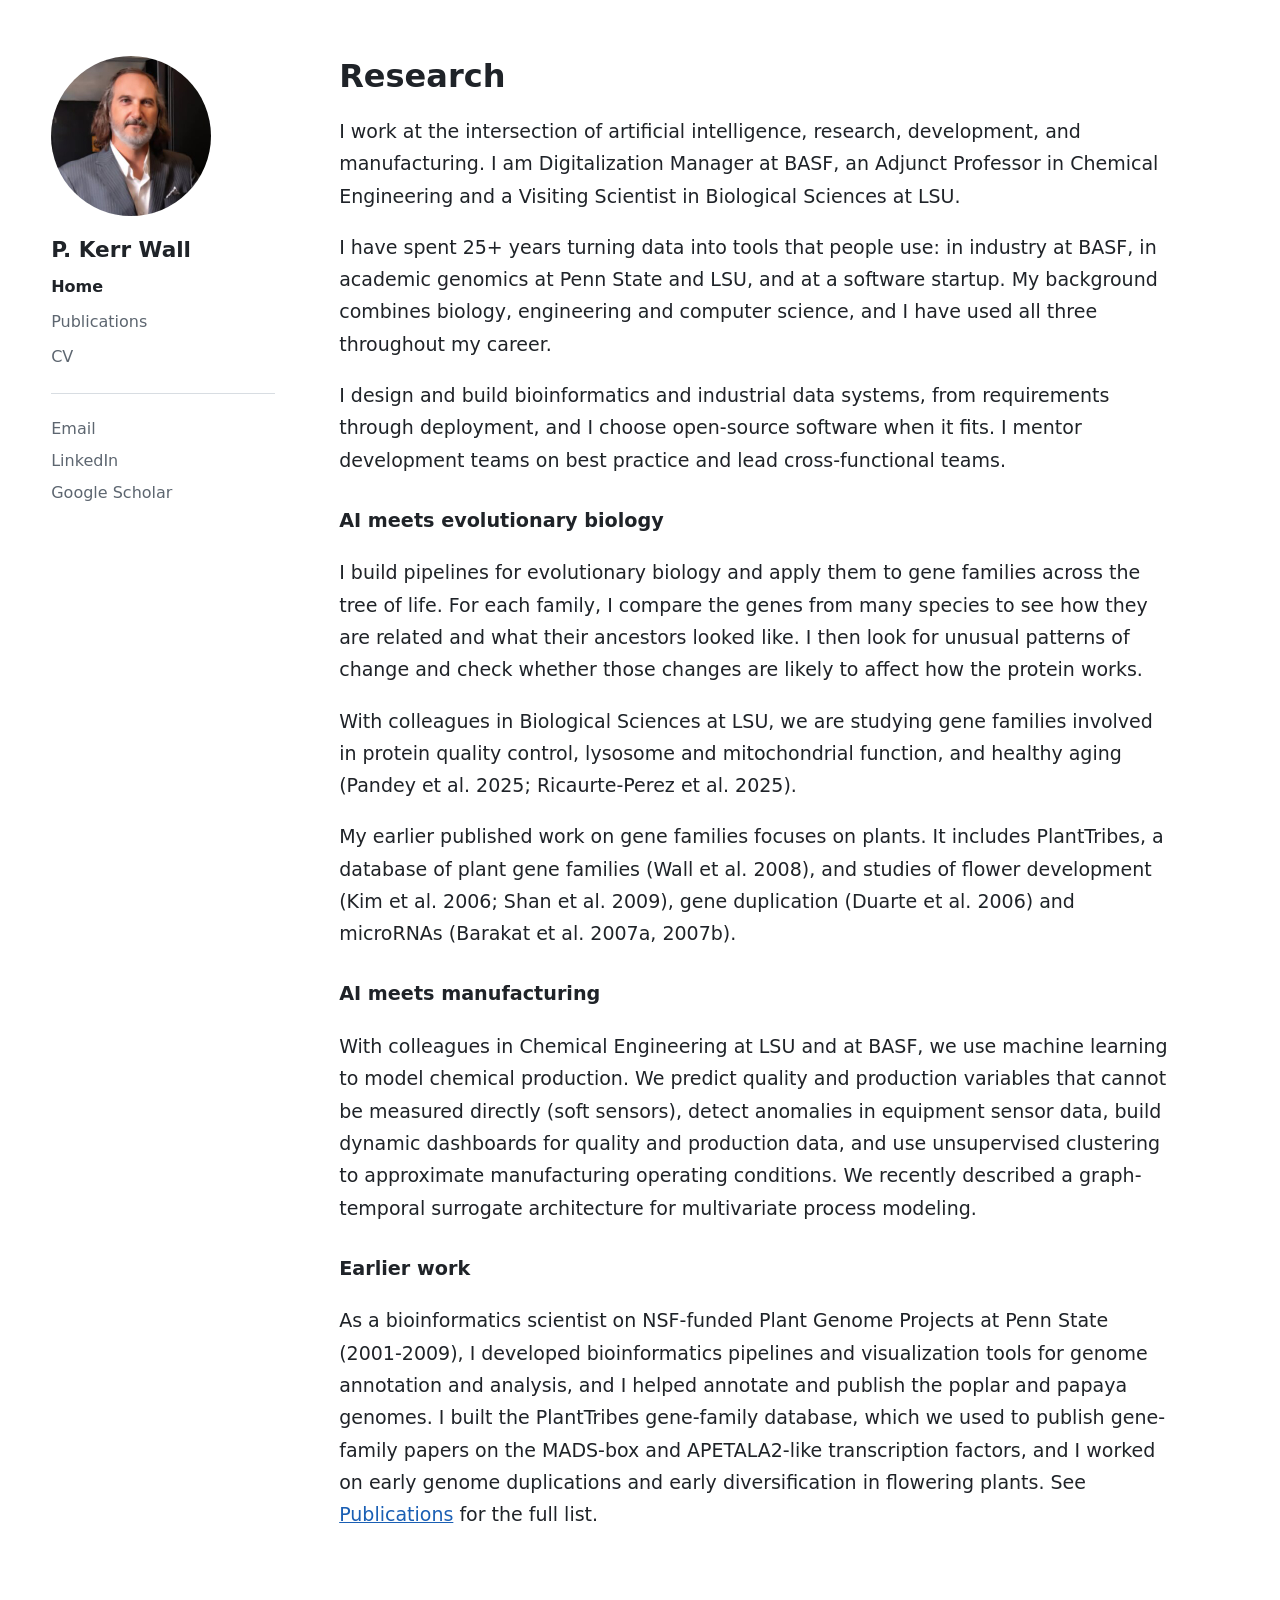
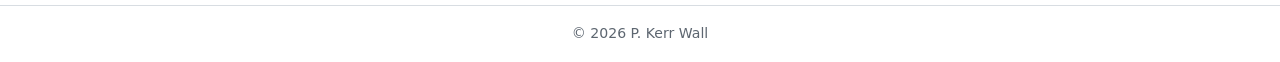
==== index.html @ 8f267bd7 "Update gene family text and correct two publication entries" ====
<!doctype html>
<html lang="en"><head><meta charset="utf-8"><meta name="viewport" content="width=device-width,initial-scale=1">
<title>P. Kerr Wall</title><meta name="description" content="P. Kerr Wall: artificial intelligence for research and manufacturing, gene regulation and evolutionary biology pipelines.">
<link rel="canonical" href="https://pkerrwall.com/">
<meta property="og:title" content="P. Kerr Wall"><meta property="og:description" content="P. Kerr Wall: artificial intelligence for research and manufacturing, gene regulation and evolutionary biology pipelines.">
<meta property="og:type" content="website"><meta property="og:url" content="https://pkerrwall.com/">
<link rel="stylesheet" href="style.css?v=20261124b"></head>
<body><a class="skip" href="#main">Skip to content</a>
<div class="wrap"><aside><img class="photo" src="photo.jpg" width="160" height="160" alt="Portrait of P. Kerr Wall"><div class="name"><a href="index.html">P. Kerr Wall</a></div>
<nav aria-label="Main"><a href="index.html" class=on aria-current=page>Home</a><a href="publications.html">Publications</a><a href="cv.html">CV</a></nav><ul class="links"><li><a href="#" id="em" data-u="pkerrwall" data-d="gmail.com">Email</a></li><li><a href="https://www.linkedin.com/in/pkerrwall/" target="_blank" rel="noopener">LinkedIn</a></li><li><a href="https://scholar.google.com/citations?user=V9CTmJAAAAAJ&hl=en" target="_blank" rel="noopener">Google Scholar</a></li></ul></aside>
<main id="main">
<h1>Research</h1>
<p>I work at the intersection of artificial intelligence, research, development, and manufacturing. I am Digitalization Manager at BASF, an Adjunct Professor in Chemical Engineering and a Visiting Scientist in Biological Sciences at LSU.</p><p>I have spent 25+ years turning data into tools that people use: in industry at BASF, in academic genomics at Penn State and LSU, and at a software startup. My background combines biology, engineering and computer science, and I have used all three throughout my career.</p>
<p>I design and build bioinformatics and industrial data systems, from requirements through deployment, and I choose open-source software when it fits. I mentor development teams on best practice and lead cross-functional teams.</p><h2>AI meets evolutionary biology</h2>
<p>I build pipelines for evolutionary biology and apply them to gene families across the tree of life. For each family, I compare the genes from many species to see how they are related and what their ancestors looked like. I then look for unusual patterns of change and check whether those changes are likely to affect how the protein works.</p>
<p>With colleagues in Biological Sciences at LSU, we are studying gene families involved in protein quality control, lysosome and mitochondrial function, and healthy aging (Pandey et al. 2025; Ricaurte-Perez et al. 2025).</p>
<p>My earlier published work on gene families focuses on plants. It includes PlantTribes, a database of plant gene families (Wall et al. 2008), and studies of flower development (Kim et al. 2006; Shan et al. 2009), gene duplication (Duarte et al. 2006) and microRNAs (Barakat et al. 2007a, 2007b).</p><p></p><h2>AI meets manufacturing</h2>
<p>With colleagues in Chemical Engineering at LSU and at BASF, we use machine learning to model chemical production. We predict quality and production variables that cannot be measured directly (soft sensors), detect anomalies in equipment sensor data, build dynamic dashboards for quality and production data, and use unsupervised clustering to approximate manufacturing operating conditions. We recently described a graph-temporal surrogate architecture for multivariate process modeling.</p><h2>Earlier work</h2>
<p>As a bioinformatics scientist on NSF-funded Plant Genome Projects at Penn State (2001-2009), I developed bioinformatics pipelines and visualization tools for genome annotation and analysis, and I helped annotate and publish the poplar and papaya genomes. I built the PlantTribes gene-family database, which we used to publish gene-family papers on the MADS-box and APETALA2-like transcription factors, and I worked on early genome duplications and early diversification in flowering plants. See <a href="publications.html">Publications</a> for the full list.</p>
</main></div><script>var e=document.getElementById("em");var m=e.dataset.u+"@"+e.dataset.d;e.href="mail"+"to:"+m;e.onclick=function(){e.textContent=m;if(navigator.clipboard)navigator.clipboard.writeText(m)}</script><footer>&copy; 2026 P. Kerr Wall</footer></body></html>
---- style.css ----
:root{color-scheme:light;--bg:#fff;--fg:#1f2328;--mut:#5d6670;--line:#d8dde2;--acc:#1a5fb4;--side:#f5f7f9}
*{box-sizing:border-box}body{margin:0;background:var(--bg);color:var(--fg);font:19px/1.7 system-ui,-apple-system,"Segoe UI",Roboto,sans-serif}
a{color:var(--acc)}.skip{position:absolute;left:-999px}.skip:focus{left:8px;top:8px;background:var(--bg);padding:.4rem;z-index:9}
.wrap{display:flex;max-width:80rem;margin:0 auto;gap:4rem;padding:3.5rem 4vw}
aside{flex:0 0 14rem;font-size:1rem}.name a{font-size:1.35rem;font-weight:650;color:var(--fg);text-decoration:none}
.photo{display:block;width:160px;height:160px;border-radius:50%;object-fit:cover;margin:0 0 1rem}.role{color:var(--mut);margin:.2rem 0 1.2rem}
nav a{display:block;padding:.25rem 0;color:var(--mut);text-decoration:none}nav a:hover{color:var(--fg)}
nav a.on{color:var(--fg);font-weight:650}.links{list-style:none;padding:1rem 0 0;margin:1.2rem 0 0;border-top:1px solid var(--line)}
.links li{margin:.3rem 0}.links a{color:var(--mut);text-decoration:none}.links a:hover{color:var(--fg)}main{flex:1;min-width:0;max-width:52rem}
h1{font-size:2rem;margin:0 0 1rem;line-height:1.25}h2{font-size:1.2rem;margin-top:1.8rem}
li{margin:.45rem 0}.note{color:var(--mut);font-size:.92rem}
footer{border-top:1px solid var(--line);padding:1rem 1.2rem;text-align:center;color:var(--mut);font-size:.88rem}
@media(max-width:720px){.wrap{flex-direction:column;gap:1rem;padding:1rem}aside{flex:none}
nav{display:flex;flex-wrap:wrap;gap:.2rem 1rem}.links{display:flex;gap:1rem;border-top:0;padding-top:0;margin-top:.6rem}}
@media print{aside,footer,.skip{display:none}.wrap{display:block}a{color:inherit}}
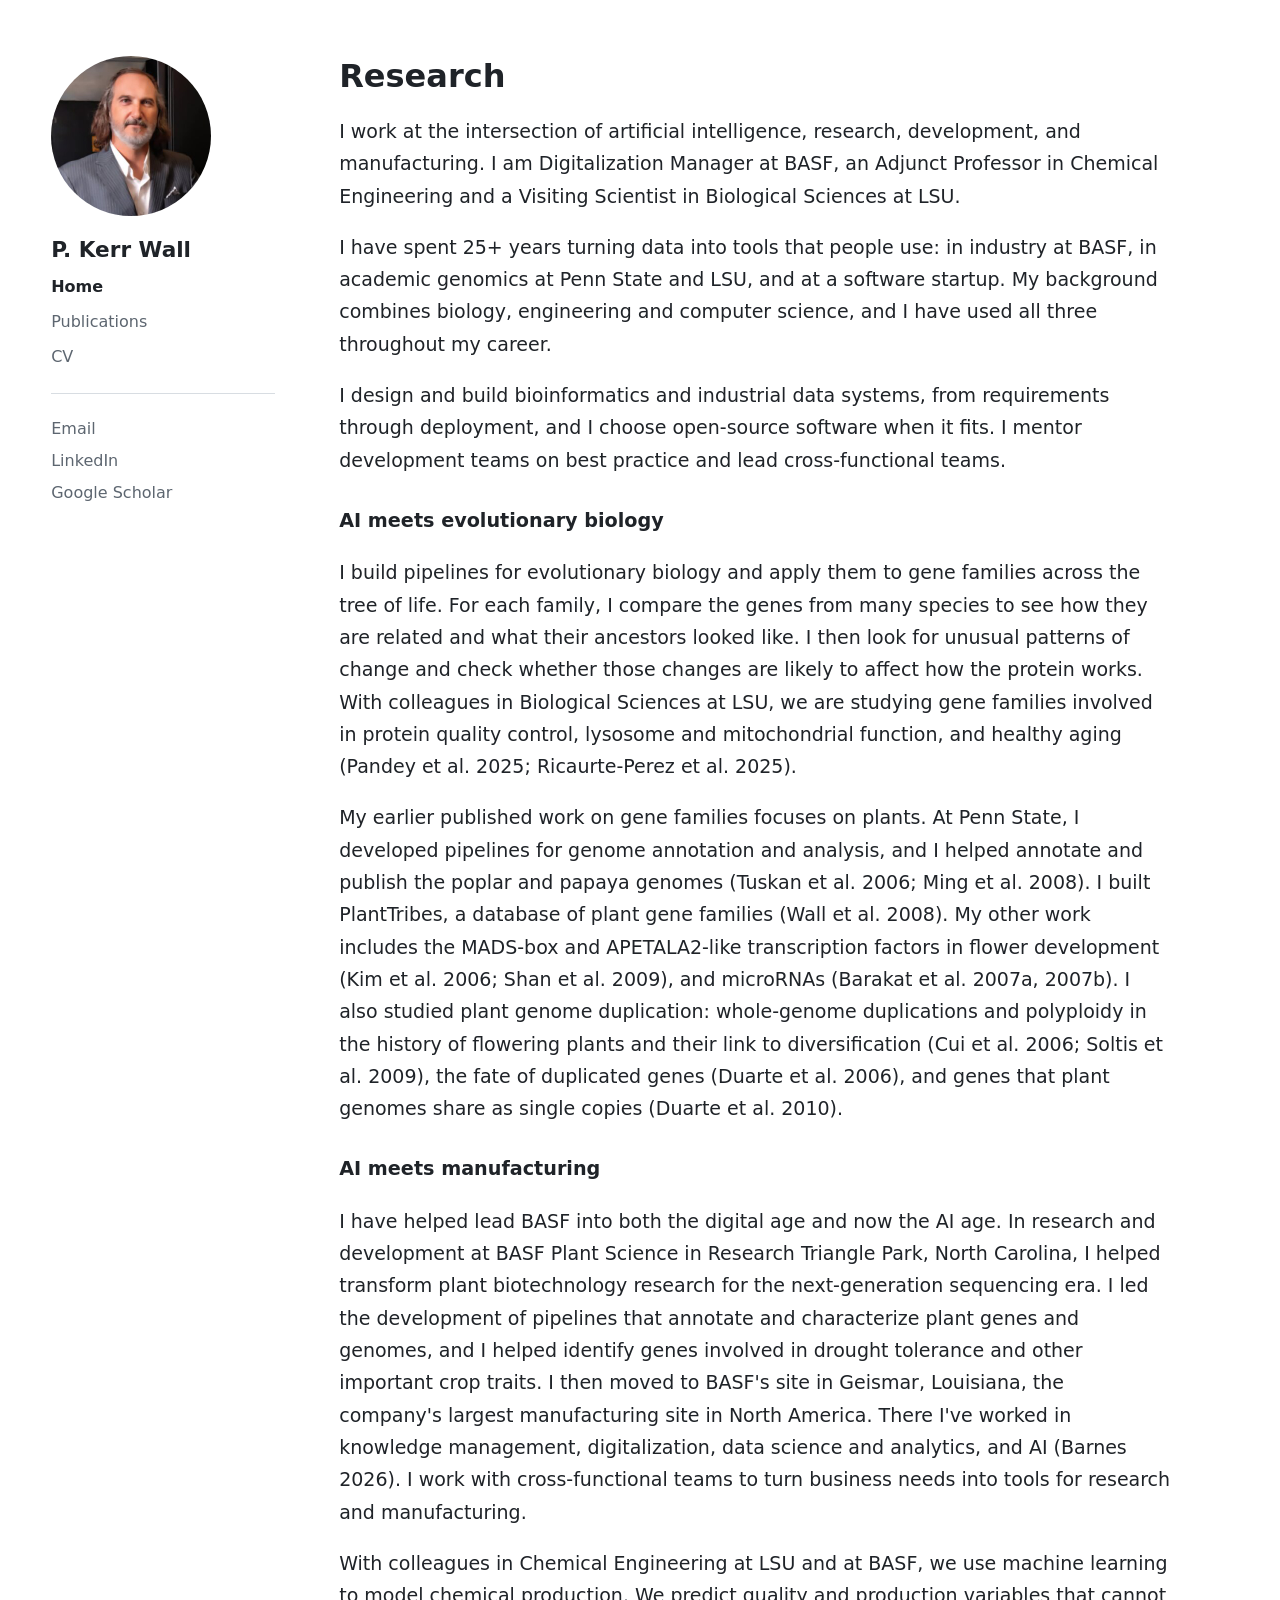
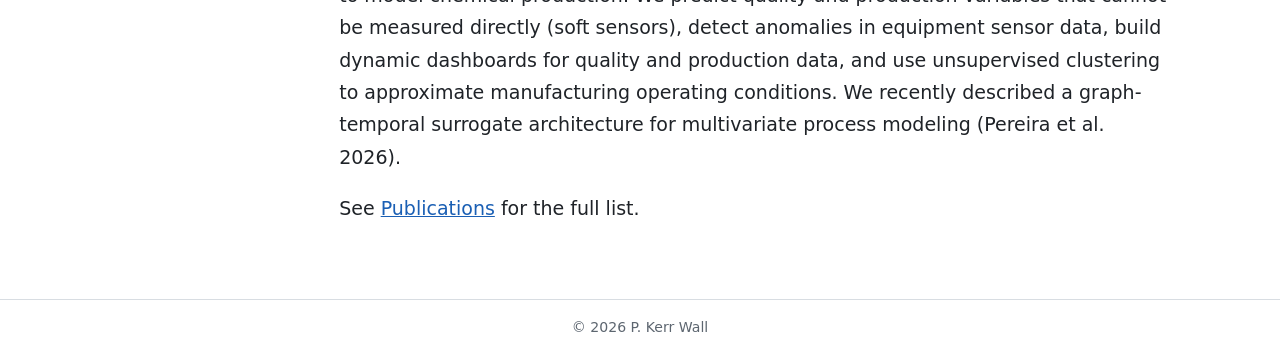
==== commit 120381d9: "Home: BASF paragraph, plant work merged, citations; fix 14 publication entries" ====
--- a/index.html
+++ b/index.html
@@ -12,9 +12,6 @@
 <h1>Research</h1>
 <p>I work at the intersection of artificial intelligence, research, development, and manufacturing. I am Digitalization Manager at BASF, an Adjunct Professor in Chemical Engineering and a Visiting Scientist in Biological Sciences at LSU.</p><p>I have spent 25+ years turning data into tools that people use: in industry at BASF, in academic genomics at Penn State and LSU, and at a software startup. My background combines biology, engineering and computer science, and I have used all three throughout my career.</p>
 <p>I design and build bioinformatics and industrial data systems, from requirements through deployment, and I choose open-source software when it fits. I mentor development teams on best practice and lead cross-functional teams.</p><h2>AI meets evolutionary biology</h2>
-<p>I build pipelines for evolutionary biology and apply them to gene families across the tree of life. For each family, I compare the genes from many species to see how they are related and what their ancestors looked like. I then look for unusual patterns of change and check whether those changes are likely to affect how the protein works.</p>
-<p>With colleagues in Biological Sciences at LSU, we are studying gene families involved in protein quality control, lysosome and mitochondrial function, and healthy aging (Pandey et al. 2025; Ricaurte-Perez et al. 2025).</p>
-<p>My earlier published work on gene families focuses on plants. It includes PlantTribes, a database of plant gene families (Wall et al. 2008), and studies of flower development (Kim et al. 2006; Shan et al. 2009), gene duplication (Duarte et al. 2006) and microRNAs (Barakat et al. 2007a, 2007b).</p><p></p><h2>AI meets manufacturing</h2>
-<p>With colleagues in Chemical Engineering at LSU and at BASF, we use machine learning to model chemical production. We predict quality and production variables that cannot be measured directly (soft sensors), detect anomalies in equipment sensor data, build dynamic dashboards for quality and production data, and use unsupervised clustering to approximate manufacturing operating conditions. We recently described a graph-temporal surrogate architecture for multivariate process modeling.</p><h2>Earlier work</h2>
-<p>As a bioinformatics scientist on NSF-funded Plant Genome Projects at Penn State (2001-2009), I developed bioinformatics pipelines and visualization tools for genome annotation and analysis, and I helped annotate and publish the poplar and papaya genomes. I built the PlantTribes gene-family database, which we used to publish gene-family papers on the MADS-box and APETALA2-like transcription factors, and I worked on early genome duplications and early diversification in flowering plants. See <a href="publications.html">Publications</a> for the full list.</p>
+<p>I build pipelines for evolutionary biology and apply them to gene families across the tree of life. For each family, I compare the genes from many species to see how they are related and what their ancestors looked like. I then look for unusual patterns of change and check whether those changes are likely to affect how the protein works. With colleagues in Biological Sciences at LSU, we are studying gene families involved in protein quality control, lysosome and mitochondrial function, and healthy aging (Pandey et al. 2025; Ricaurte-Perez et al. 2025).</p>
+<p>My earlier published work on gene families focuses on plants. At Penn State, I developed pipelines for genome annotation and analysis, and I helped annotate and publish the poplar and papaya genomes (Tuskan et al. 2006; Ming et al. 2008). I built PlantTribes, a database of plant gene families (Wall et al. 2008). My other work includes the MADS-box and APETALA2-like transcription factors in flower development (Kim et al. 2006; Shan et al. 2009), and microRNAs (Barakat et al. 2007a, 2007b). I also studied plant genome duplication: whole-genome duplications and polyploidy in the history of flowering plants and their link to diversification (Cui et al. 2006; Soltis et al. 2009), the fate of duplicated genes (Duarte et al. 2006), and genes that plant genomes share as single copies (Duarte et al. 2010).</p><p></p><h2>AI meets manufacturing</h2><p>I have helped lead BASF into both the digital age and now the AI age. In research and development at BASF Plant Science in Research Triangle Park, North Carolina, I helped transform plant biotechnology research for the next-generation sequencing era. I led the development of pipelines that annotate and characterize plant genes and genomes, and I helped identify genes involved in drought tolerance and other important crop traits. I then moved to BASF&#x27;s site in Geismar, Louisiana, the company&#x27;s largest manufacturing site in North America. There I&#x27;ve worked in knowledge management, digitalization, data science and analytics, and AI (Barnes 2026). I work with cross-functional teams to turn business needs into tools for research and manufacturing.</p><p>With colleagues in Chemical Engineering at LSU and at BASF, we use machine learning to model chemical production. We predict quality and production variables that cannot be measured directly (soft sensors), detect anomalies in equipment sensor data, build dynamic dashboards for quality and production data, and use unsupervised clustering to approximate manufacturing operating conditions. We recently described a graph-temporal surrogate architecture for multivariate process modeling (Pereira et al. 2026).</p><p>See <a href="publications.html">Publications</a> for the full list.</p>
 </main></div><script>var e=document.getElementById("em");var m=e.dataset.u+"@"+e.dataset.d;e.href="mail"+"to:"+m;e.onclick=function(){e.textContent=m;if(navigator.clipboard)navigator.clipboard.writeText(m)}</script><footer>&copy; 2026 P. Kerr Wall</footer></body></html>
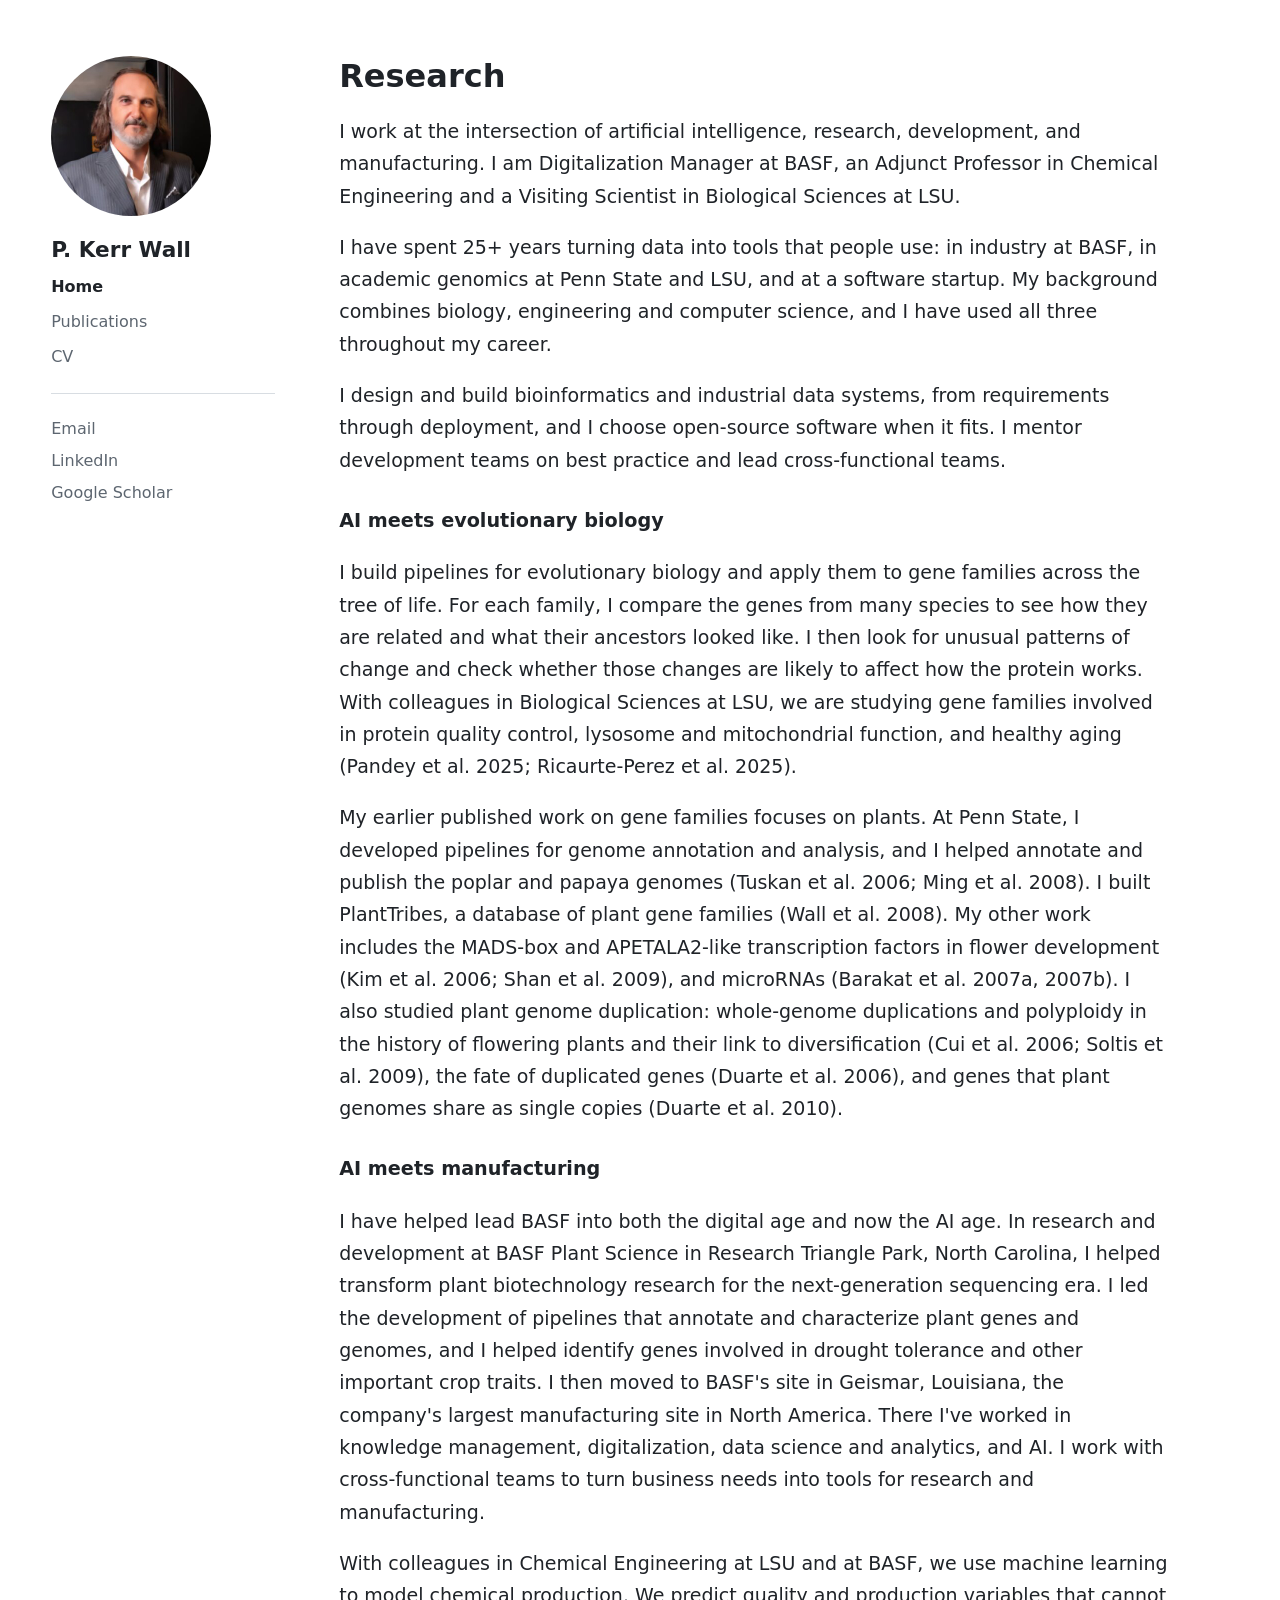
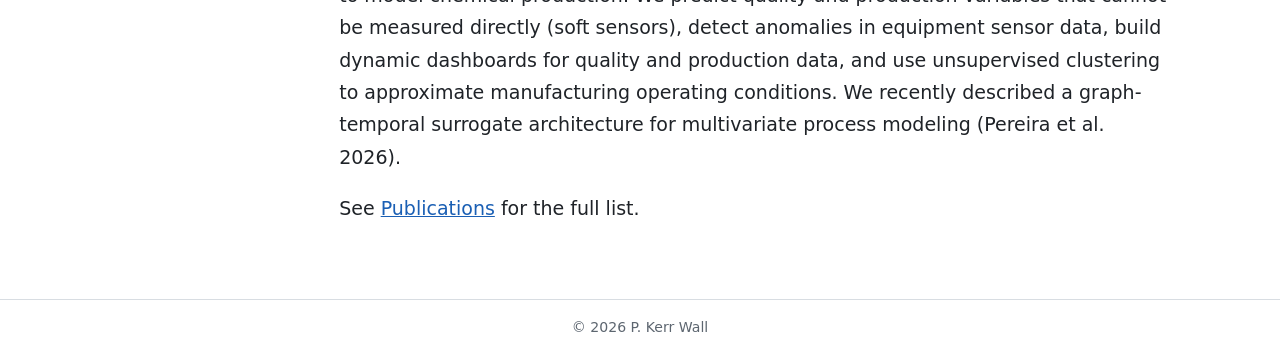
==== commit 283c52d5: "Home: remove one citation" ====
--- a/index.html
+++ b/index.html
@@ -13,5 +13,5 @@
 <p>I work at the intersection of artificial intelligence, research, development, and manufacturing. I am Digitalization Manager at BASF, an Adjunct Professor in Chemical Engineering and a Visiting Scientist in Biological Sciences at LSU.</p><p>I have spent 25+ years turning data into tools that people use: in industry at BASF, in academic genomics at Penn State and LSU, and at a software startup. My background combines biology, engineering and computer science, and I have used all three throughout my career.</p>
 <p>I design and build bioinformatics and industrial data systems, from requirements through deployment, and I choose open-source software when it fits. I mentor development teams on best practice and lead cross-functional teams.</p><h2>AI meets evolutionary biology</h2>
 <p>I build pipelines for evolutionary biology and apply them to gene families across the tree of life. For each family, I compare the genes from many species to see how they are related and what their ancestors looked like. I then look for unusual patterns of change and check whether those changes are likely to affect how the protein works. With colleagues in Biological Sciences at LSU, we are studying gene families involved in protein quality control, lysosome and mitochondrial function, and healthy aging (Pandey et al. 2025; Ricaurte-Perez et al. 2025).</p>
-<p>My earlier published work on gene families focuses on plants. At Penn State, I developed pipelines for genome annotation and analysis, and I helped annotate and publish the poplar and papaya genomes (Tuskan et al. 2006; Ming et al. 2008). I built PlantTribes, a database of plant gene families (Wall et al. 2008). My other work includes the MADS-box and APETALA2-like transcription factors in flower development (Kim et al. 2006; Shan et al. 2009), and microRNAs (Barakat et al. 2007a, 2007b). I also studied plant genome duplication: whole-genome duplications and polyploidy in the history of flowering plants and their link to diversification (Cui et al. 2006; Soltis et al. 2009), the fate of duplicated genes (Duarte et al. 2006), and genes that plant genomes share as single copies (Duarte et al. 2010).</p><p></p><h2>AI meets manufacturing</h2><p>I have helped lead BASF into both the digital age and now the AI age. In research and development at BASF Plant Science in Research Triangle Park, North Carolina, I helped transform plant biotechnology research for the next-generation sequencing era. I led the development of pipelines that annotate and characterize plant genes and genomes, and I helped identify genes involved in drought tolerance and other important crop traits. I then moved to BASF&#x27;s site in Geismar, Louisiana, the company&#x27;s largest manufacturing site in North America. There I&#x27;ve worked in knowledge management, digitalization, data science and analytics, and AI (Barnes 2026). I work with cross-functional teams to turn business needs into tools for research and manufacturing.</p><p>With colleagues in Chemical Engineering at LSU and at BASF, we use machine learning to model chemical production. We predict quality and production variables that cannot be measured directly (soft sensors), detect anomalies in equipment sensor data, build dynamic dashboards for quality and production data, and use unsupervised clustering to approximate manufacturing operating conditions. We recently described a graph-temporal surrogate architecture for multivariate process modeling (Pereira et al. 2026).</p><p>See <a href="publications.html">Publications</a> for the full list.</p>
+<p>My earlier published work on gene families focuses on plants. At Penn State, I developed pipelines for genome annotation and analysis, and I helped annotate and publish the poplar and papaya genomes (Tuskan et al. 2006; Ming et al. 2008). I built PlantTribes, a database of plant gene families (Wall et al. 2008). My other work includes the MADS-box and APETALA2-like transcription factors in flower development (Kim et al. 2006; Shan et al. 2009), and microRNAs (Barakat et al. 2007a, 2007b). I also studied plant genome duplication: whole-genome duplications and polyploidy in the history of flowering plants and their link to diversification (Cui et al. 2006; Soltis et al. 2009), the fate of duplicated genes (Duarte et al. 2006), and genes that plant genomes share as single copies (Duarte et al. 2010).</p><p></p><h2>AI meets manufacturing</h2><p>I have helped lead BASF into both the digital age and now the AI age. In research and development at BASF Plant Science in Research Triangle Park, North Carolina, I helped transform plant biotechnology research for the next-generation sequencing era. I led the development of pipelines that annotate and characterize plant genes and genomes, and I helped identify genes involved in drought tolerance and other important crop traits. I then moved to BASF&#x27;s site in Geismar, Louisiana, the company&#x27;s largest manufacturing site in North America. There I&#x27;ve worked in knowledge management, digitalization, data science and analytics, and AI. I work with cross-functional teams to turn business needs into tools for research and manufacturing.</p><p>With colleagues in Chemical Engineering at LSU and at BASF, we use machine learning to model chemical production. We predict quality and production variables that cannot be measured directly (soft sensors), detect anomalies in equipment sensor data, build dynamic dashboards for quality and production data, and use unsupervised clustering to approximate manufacturing operating conditions. We recently described a graph-temporal surrogate architecture for multivariate process modeling (Pereira et al. 2026).</p><p>See <a href="publications.html">Publications</a> for the full list.</p>
 </main></div><script>var e=document.getElementById("em");var m=e.dataset.u+"@"+e.dataset.d;e.href="mail"+"to:"+m;e.onclick=function(){e.textContent=m;if(navigator.clipboard)navigator.clipboard.writeText(m)}</script><footer>&copy; 2026 P. Kerr Wall</footer></body></html>
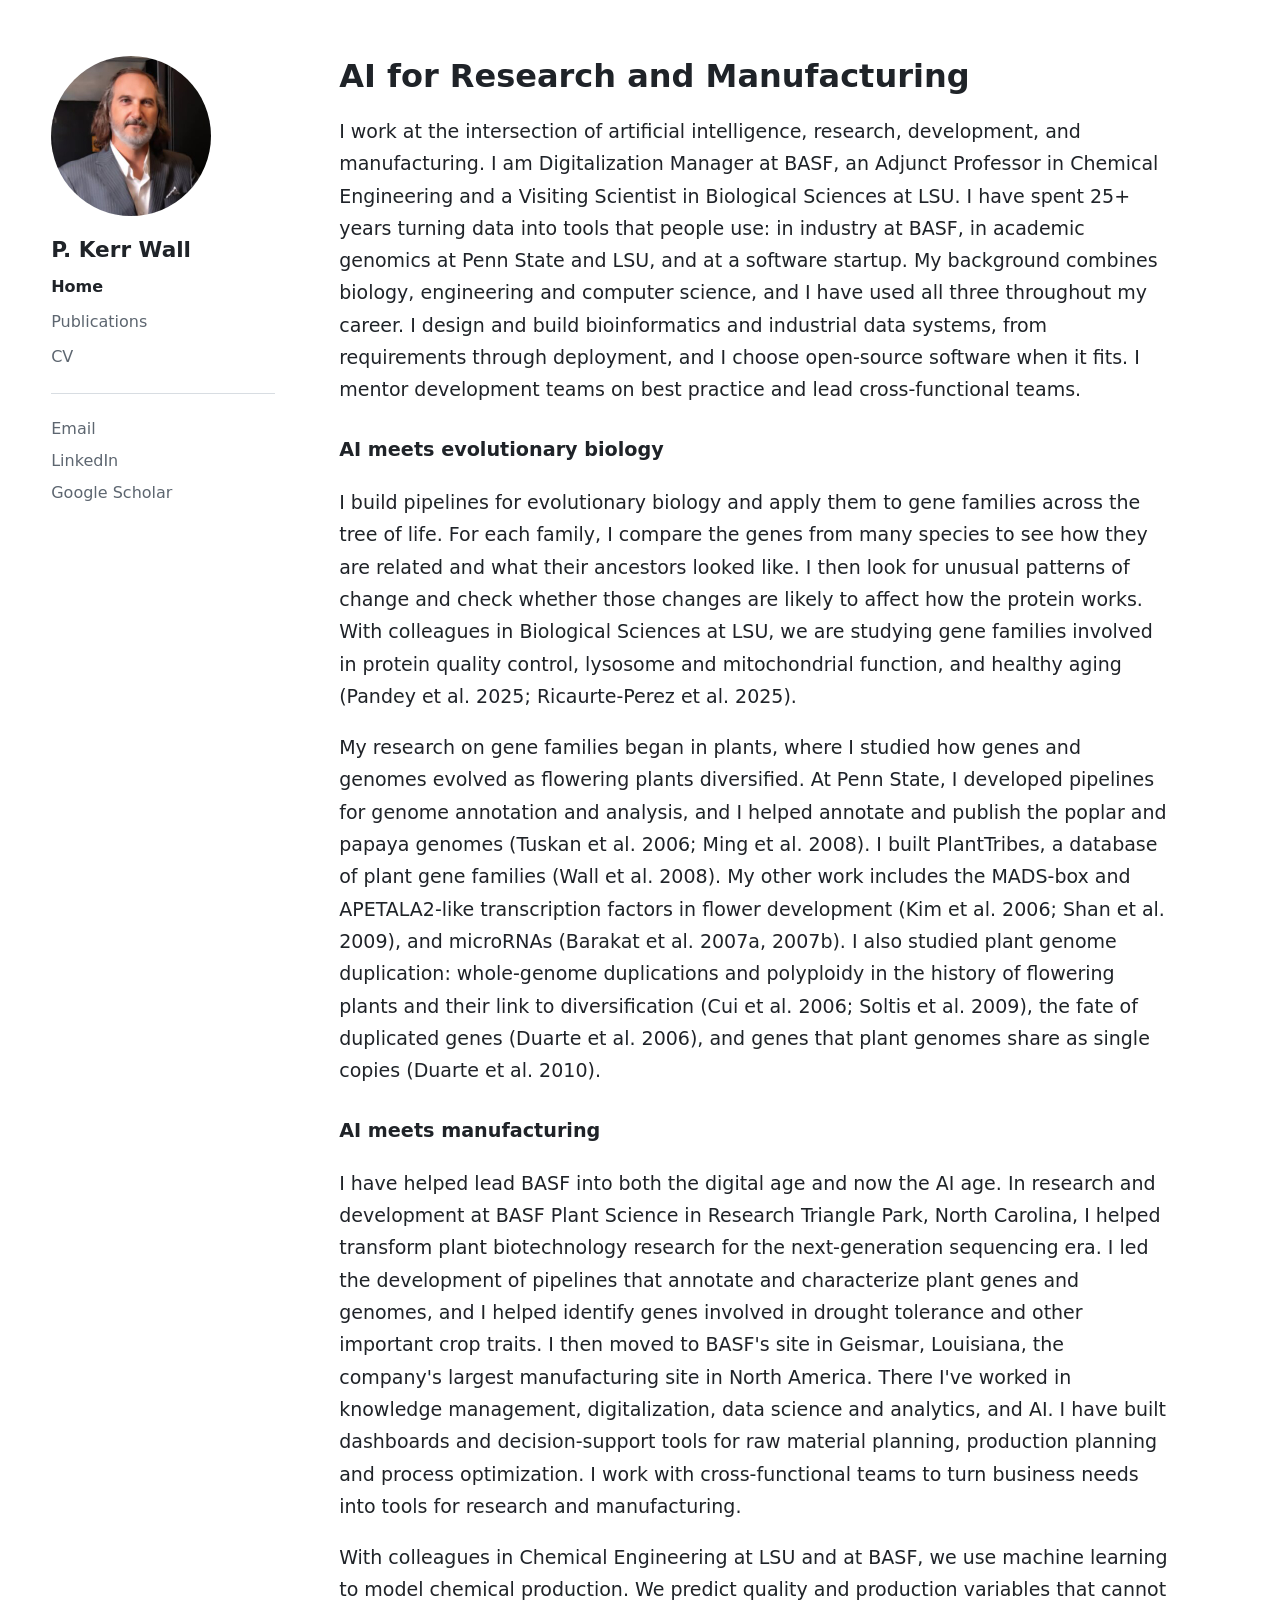
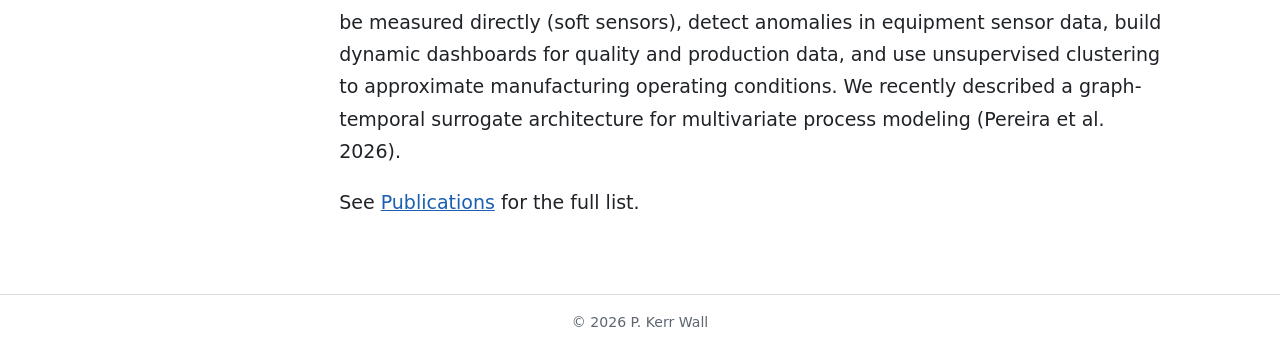
==== commit dd3936b1: "Home: new heading, one opening paragraph, plant sentence, planning tools" ====
--- a/index.html
+++ b/index.html
@@ -9,9 +9,8 @@
 <div class="wrap"><aside><img class="photo" src="photo.jpg" width="160" height="160" alt="Portrait of P. Kerr Wall"><div class="name"><a href="index.html">P. Kerr Wall</a></div>
 <nav aria-label="Main"><a href="index.html" class=on aria-current=page>Home</a><a href="publications.html">Publications</a><a href="cv.html">CV</a></nav><ul class="links"><li><a href="#" id="em" data-u="pkerrwall" data-d="gmail.com">Email</a></li><li><a href="https://www.linkedin.com/in/pkerrwall/" target="_blank" rel="noopener">LinkedIn</a></li><li><a href="https://scholar.google.com/citations?user=V9CTmJAAAAAJ&hl=en" target="_blank" rel="noopener">Google Scholar</a></li></ul></aside>
 <main id="main">
-<h1>Research</h1>
-<p>I work at the intersection of artificial intelligence, research, development, and manufacturing. I am Digitalization Manager at BASF, an Adjunct Professor in Chemical Engineering and a Visiting Scientist in Biological Sciences at LSU.</p><p>I have spent 25+ years turning data into tools that people use: in industry at BASF, in academic genomics at Penn State and LSU, and at a software startup. My background combines biology, engineering and computer science, and I have used all three throughout my career.</p>
-<p>I design and build bioinformatics and industrial data systems, from requirements through deployment, and I choose open-source software when it fits. I mentor development teams on best practice and lead cross-functional teams.</p><h2>AI meets evolutionary biology</h2>
+<h1>AI for Research and Manufacturing</h1>
+<p>I work at the intersection of artificial intelligence, research, development, and manufacturing. I am Digitalization Manager at BASF, an Adjunct Professor in Chemical Engineering and a Visiting Scientist in Biological Sciences at LSU. I have spent 25+ years turning data into tools that people use: in industry at BASF, in academic genomics at Penn State and LSU, and at a software startup. My background combines biology, engineering and computer science, and I have used all three throughout my career. I design and build bioinformatics and industrial data systems, from requirements through deployment, and I choose open-source software when it fits. I mentor development teams on best practice and lead cross-functional teams.</p><h2>AI meets evolutionary biology</h2>
 <p>I build pipelines for evolutionary biology and apply them to gene families across the tree of life. For each family, I compare the genes from many species to see how they are related and what their ancestors looked like. I then look for unusual patterns of change and check whether those changes are likely to affect how the protein works. With colleagues in Biological Sciences at LSU, we are studying gene families involved in protein quality control, lysosome and mitochondrial function, and healthy aging (Pandey et al. 2025; Ricaurte-Perez et al. 2025).</p>
-<p>My earlier published work on gene families focuses on plants. At Penn State, I developed pipelines for genome annotation and analysis, and I helped annotate and publish the poplar and papaya genomes (Tuskan et al. 2006; Ming et al. 2008). I built PlantTribes, a database of plant gene families (Wall et al. 2008). My other work includes the MADS-box and APETALA2-like transcription factors in flower development (Kim et al. 2006; Shan et al. 2009), and microRNAs (Barakat et al. 2007a, 2007b). I also studied plant genome duplication: whole-genome duplications and polyploidy in the history of flowering plants and their link to diversification (Cui et al. 2006; Soltis et al. 2009), the fate of duplicated genes (Duarte et al. 2006), and genes that plant genomes share as single copies (Duarte et al. 2010).</p><p></p><h2>AI meets manufacturing</h2><p>I have helped lead BASF into both the digital age and now the AI age. In research and development at BASF Plant Science in Research Triangle Park, North Carolina, I helped transform plant biotechnology research for the next-generation sequencing era. I led the development of pipelines that annotate and characterize plant genes and genomes, and I helped identify genes involved in drought tolerance and other important crop traits. I then moved to BASF&#x27;s site in Geismar, Louisiana, the company&#x27;s largest manufacturing site in North America. There I&#x27;ve worked in knowledge management, digitalization, data science and analytics, and AI. I work with cross-functional teams to turn business needs into tools for research and manufacturing.</p><p>With colleagues in Chemical Engineering at LSU and at BASF, we use machine learning to model chemical production. We predict quality and production variables that cannot be measured directly (soft sensors), detect anomalies in equipment sensor data, build dynamic dashboards for quality and production data, and use unsupervised clustering to approximate manufacturing operating conditions. We recently described a graph-temporal surrogate architecture for multivariate process modeling (Pereira et al. 2026).</p><p>See <a href="publications.html">Publications</a> for the full list.</p>
+<p>My research on gene families began in plants, where I studied how genes and genomes evolved as flowering plants diversified. At Penn State, I developed pipelines for genome annotation and analysis, and I helped annotate and publish the poplar and papaya genomes (Tuskan et al. 2006; Ming et al. 2008). I built PlantTribes, a database of plant gene families (Wall et al. 2008). My other work includes the MADS-box and APETALA2-like transcription factors in flower development (Kim et al. 2006; Shan et al. 2009), and microRNAs (Barakat et al. 2007a, 2007b). I also studied plant genome duplication: whole-genome duplications and polyploidy in the history of flowering plants and their link to diversification (Cui et al. 2006; Soltis et al. 2009), the fate of duplicated genes (Duarte et al. 2006), and genes that plant genomes share as single copies (Duarte et al. 2010).</p><p></p><h2>AI meets manufacturing</h2><p>I have helped lead BASF into both the digital age and now the AI age. In research and development at BASF Plant Science in Research Triangle Park, North Carolina, I helped transform plant biotechnology research for the next-generation sequencing era. I led the development of pipelines that annotate and characterize plant genes and genomes, and I helped identify genes involved in drought tolerance and other important crop traits. I then moved to BASF&#x27;s site in Geismar, Louisiana, the company&#x27;s largest manufacturing site in North America. There I&#x27;ve worked in knowledge management, digitalization, data science and analytics, and AI. I have built dashboards and decision-support tools for raw material planning, production planning and process optimization. I work with cross-functional teams to turn business needs into tools for research and manufacturing.</p><p>With colleagues in Chemical Engineering at LSU and at BASF, we use machine learning to model chemical production. We predict quality and production variables that cannot be measured directly (soft sensors), detect anomalies in equipment sensor data, build dynamic dashboards for quality and production data, and use unsupervised clustering to approximate manufacturing operating conditions. We recently described a graph-temporal surrogate architecture for multivariate process modeling (Pereira et al. 2026).</p><p>See <a href="publications.html">Publications</a> for the full list.</p>
 </main></div><script>var e=document.getElementById("em");var m=e.dataset.u+"@"+e.dataset.d;e.href="mail"+"to:"+m;e.onclick=function(){e.textContent=m;if(navigator.clipboard)navigator.clipboard.writeText(m)}</script><footer>&copy; 2026 P. Kerr Wall</footer></body></html>
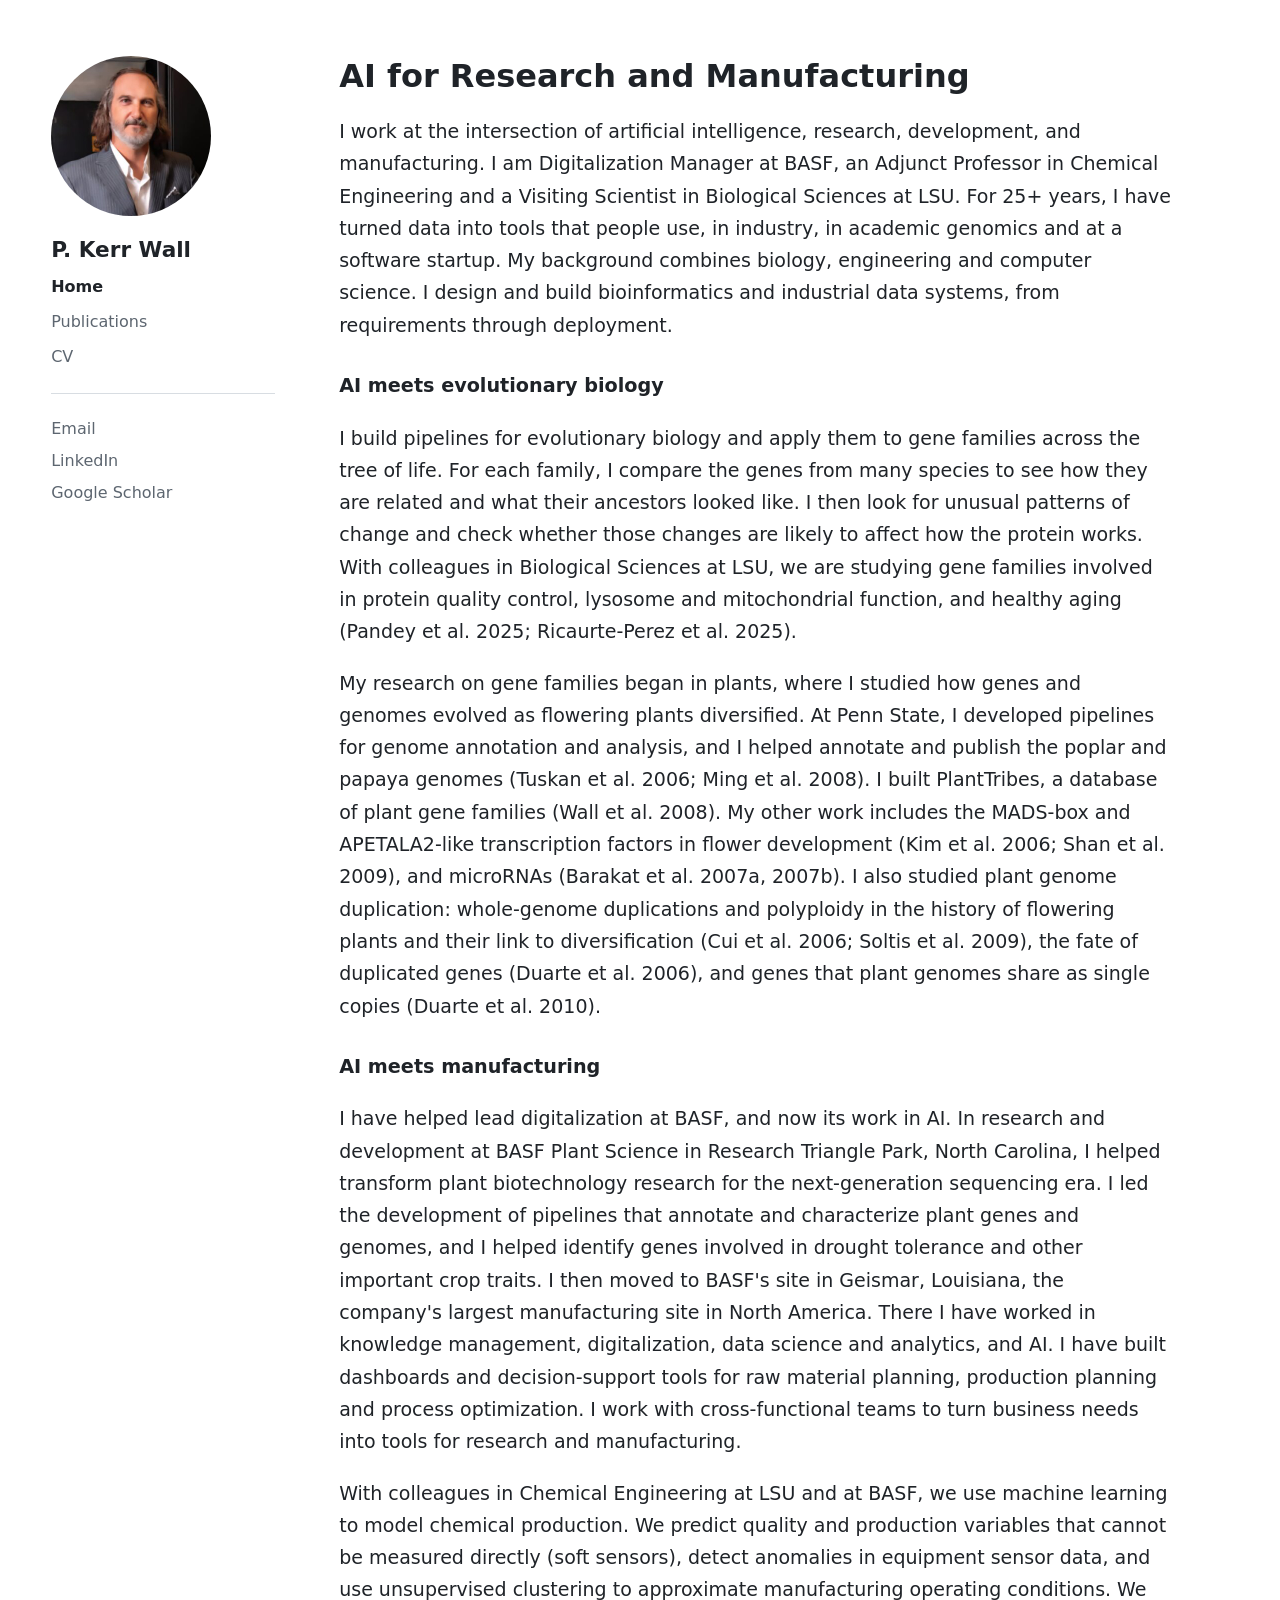
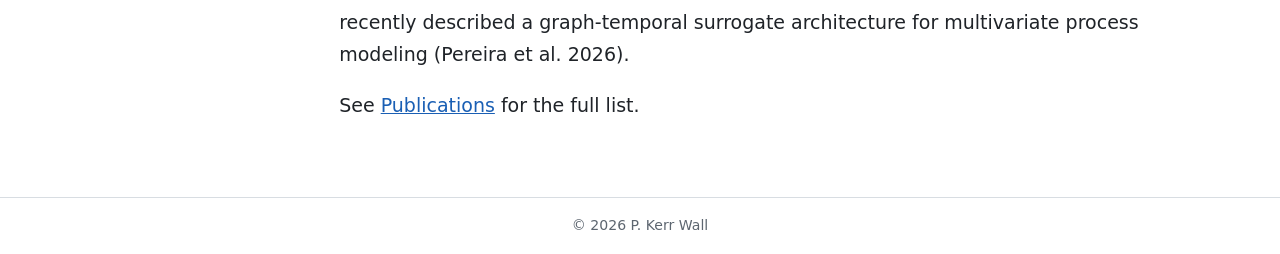
==== commit 39795f45: "publications by topic with DOIs; shorter home opening" ====
--- a/index.html
+++ b/index.html
@@ -1,8 +1,8 @@
 <!doctype html>
 <html lang="en"><head><meta charset="utf-8"><meta name="viewport" content="width=device-width,initial-scale=1">
-<title>P. Kerr Wall</title><meta name="description" content="P. Kerr Wall: artificial intelligence for research and manufacturing, gene regulation and evolutionary biology pipelines.">
+<title>P. Kerr Wall</title><meta name="description" content="P. Kerr Wall: artificial intelligence for research and manufacturing, from gene family evolution to chemical production.">
 <link rel="canonical" href="https://pkerrwall.com/">
-<meta property="og:title" content="P. Kerr Wall"><meta property="og:description" content="P. Kerr Wall: artificial intelligence for research and manufacturing, gene regulation and evolutionary biology pipelines.">
+<meta property="og:title" content="P. Kerr Wall"><meta property="og:description" content="P. Kerr Wall: artificial intelligence for research and manufacturing, from gene family evolution to chemical production.">
 <meta property="og:type" content="website"><meta property="og:url" content="https://pkerrwall.com/">
 <link rel="stylesheet" href="style.css?v=20261124b"></head>
 <body><a class="skip" href="#main">Skip to content</a>
@@ -10,7 +10,7 @@
 <nav aria-label="Main"><a href="index.html" class=on aria-current=page>Home</a><a href="publications.html">Publications</a><a href="cv.html">CV</a></nav><ul class="links"><li><a href="#" id="em" data-u="pkerrwall" data-d="gmail.com">Email</a></li><li><a href="https://www.linkedin.com/in/pkerrwall/" target="_blank" rel="noopener">LinkedIn</a></li><li><a href="https://scholar.google.com/citations?user=V9CTmJAAAAAJ&hl=en" target="_blank" rel="noopener">Google Scholar</a></li></ul></aside>
 <main id="main">
 <h1>AI for Research and Manufacturing</h1>
-<p>I work at the intersection of artificial intelligence, research, development, and manufacturing. I am Digitalization Manager at BASF, an Adjunct Professor in Chemical Engineering and a Visiting Scientist in Biological Sciences at LSU. I have spent 25+ years turning data into tools that people use: in industry at BASF, in academic genomics at Penn State and LSU, and at a software startup. My background combines biology, engineering and computer science, and I have used all three throughout my career. I design and build bioinformatics and industrial data systems, from requirements through deployment, and I choose open-source software when it fits. I mentor development teams on best practice and lead cross-functional teams.</p><h2>AI meets evolutionary biology</h2>
+<p>I work at the intersection of artificial intelligence, research, development, and manufacturing. I am Digitalization Manager at BASF, an Adjunct Professor in Chemical Engineering and a Visiting Scientist in Biological Sciences at LSU. For 25+ years, I have turned data into tools that people use, in industry, in academic genomics and at a software startup. My background combines biology, engineering and computer science. I design and build bioinformatics and industrial data systems, from requirements through deployment.</p><h2>AI meets evolutionary biology</h2>
 <p>I build pipelines for evolutionary biology and apply them to gene families across the tree of life. For each family, I compare the genes from many species to see how they are related and what their ancestors looked like. I then look for unusual patterns of change and check whether those changes are likely to affect how the protein works. With colleagues in Biological Sciences at LSU, we are studying gene families involved in protein quality control, lysosome and mitochondrial function, and healthy aging (Pandey et al. 2025; Ricaurte-Perez et al. 2025).</p>
-<p>My research on gene families began in plants, where I studied how genes and genomes evolved as flowering plants diversified. At Penn State, I developed pipelines for genome annotation and analysis, and I helped annotate and publish the poplar and papaya genomes (Tuskan et al. 2006; Ming et al. 2008). I built PlantTribes, a database of plant gene families (Wall et al. 2008). My other work includes the MADS-box and APETALA2-like transcription factors in flower development (Kim et al. 2006; Shan et al. 2009), and microRNAs (Barakat et al. 2007a, 2007b). I also studied plant genome duplication: whole-genome duplications and polyploidy in the history of flowering plants and their link to diversification (Cui et al. 2006; Soltis et al. 2009), the fate of duplicated genes (Duarte et al. 2006), and genes that plant genomes share as single copies (Duarte et al. 2010).</p><p></p><h2>AI meets manufacturing</h2><p>I have helped lead BASF into both the digital age and now the AI age. In research and development at BASF Plant Science in Research Triangle Park, North Carolina, I helped transform plant biotechnology research for the next-generation sequencing era. I led the development of pipelines that annotate and characterize plant genes and genomes, and I helped identify genes involved in drought tolerance and other important crop traits. I then moved to BASF&#x27;s site in Geismar, Louisiana, the company&#x27;s largest manufacturing site in North America. There I&#x27;ve worked in knowledge management, digitalization, data science and analytics, and AI. I have built dashboards and decision-support tools for raw material planning, production planning and process optimization. I work with cross-functional teams to turn business needs into tools for research and manufacturing.</p><p>With colleagues in Chemical Engineering at LSU and at BASF, we use machine learning to model chemical production. We predict quality and production variables that cannot be measured directly (soft sensors), detect anomalies in equipment sensor data, build dynamic dashboards for quality and production data, and use unsupervised clustering to approximate manufacturing operating conditions. We recently described a graph-temporal surrogate architecture for multivariate process modeling (Pereira et al. 2026).</p><p>See <a href="publications.html">Publications</a> for the full list.</p>
+<p>My research on gene families began in plants, where I studied how genes and genomes evolved as flowering plants diversified. At Penn State, I developed pipelines for genome annotation and analysis, and I helped annotate and publish the poplar and papaya genomes (Tuskan et al. 2006; Ming et al. 2008). I built PlantTribes, a database of plant gene families (Wall et al. 2008). My other work includes the MADS-box and APETALA2-like transcription factors in flower development (Kim et al. 2006; Shan et al. 2009), and microRNAs (Barakat et al. 2007a, 2007b). I also studied plant genome duplication: whole-genome duplications and polyploidy in the history of flowering plants and their link to diversification (Cui et al. 2006; Soltis et al. 2009), the fate of duplicated genes (Duarte et al. 2006), and genes that plant genomes share as single copies (Duarte et al. 2010).</p><p></p><h2>AI meets manufacturing</h2><p>I have helped lead digitalization at BASF, and now its work in AI. In research and development at BASF Plant Science in Research Triangle Park, North Carolina, I helped transform plant biotechnology research for the next-generation sequencing era. I led the development of pipelines that annotate and characterize plant genes and genomes, and I helped identify genes involved in drought tolerance and other important crop traits. I then moved to BASF&#x27;s site in Geismar, Louisiana, the company&#x27;s largest manufacturing site in North America. There I have worked in knowledge management, digitalization, data science and analytics, and AI. I have built dashboards and decision-support tools for raw material planning, production planning and process optimization. I work with cross-functional teams to turn business needs into tools for research and manufacturing.</p><p>With colleagues in Chemical Engineering at LSU and at BASF, we use machine learning to model chemical production. We predict quality and production variables that cannot be measured directly (soft sensors), detect anomalies in equipment sensor data, and use unsupervised clustering to approximate manufacturing operating conditions. We recently described a graph-temporal surrogate architecture for multivariate process modeling (Pereira et al. 2026).</p><p>See <a href="publications.html">Publications</a> for the full list.</p>
 </main></div><script>var e=document.getElementById("em");var m=e.dataset.u+"@"+e.dataset.d;e.href="mail"+"to:"+m;e.onclick=function(){e.textContent=m;if(navigator.clipboard)navigator.clipboard.writeText(m)}</script><footer>&copy; 2026 P. Kerr Wall</footer></body></html>
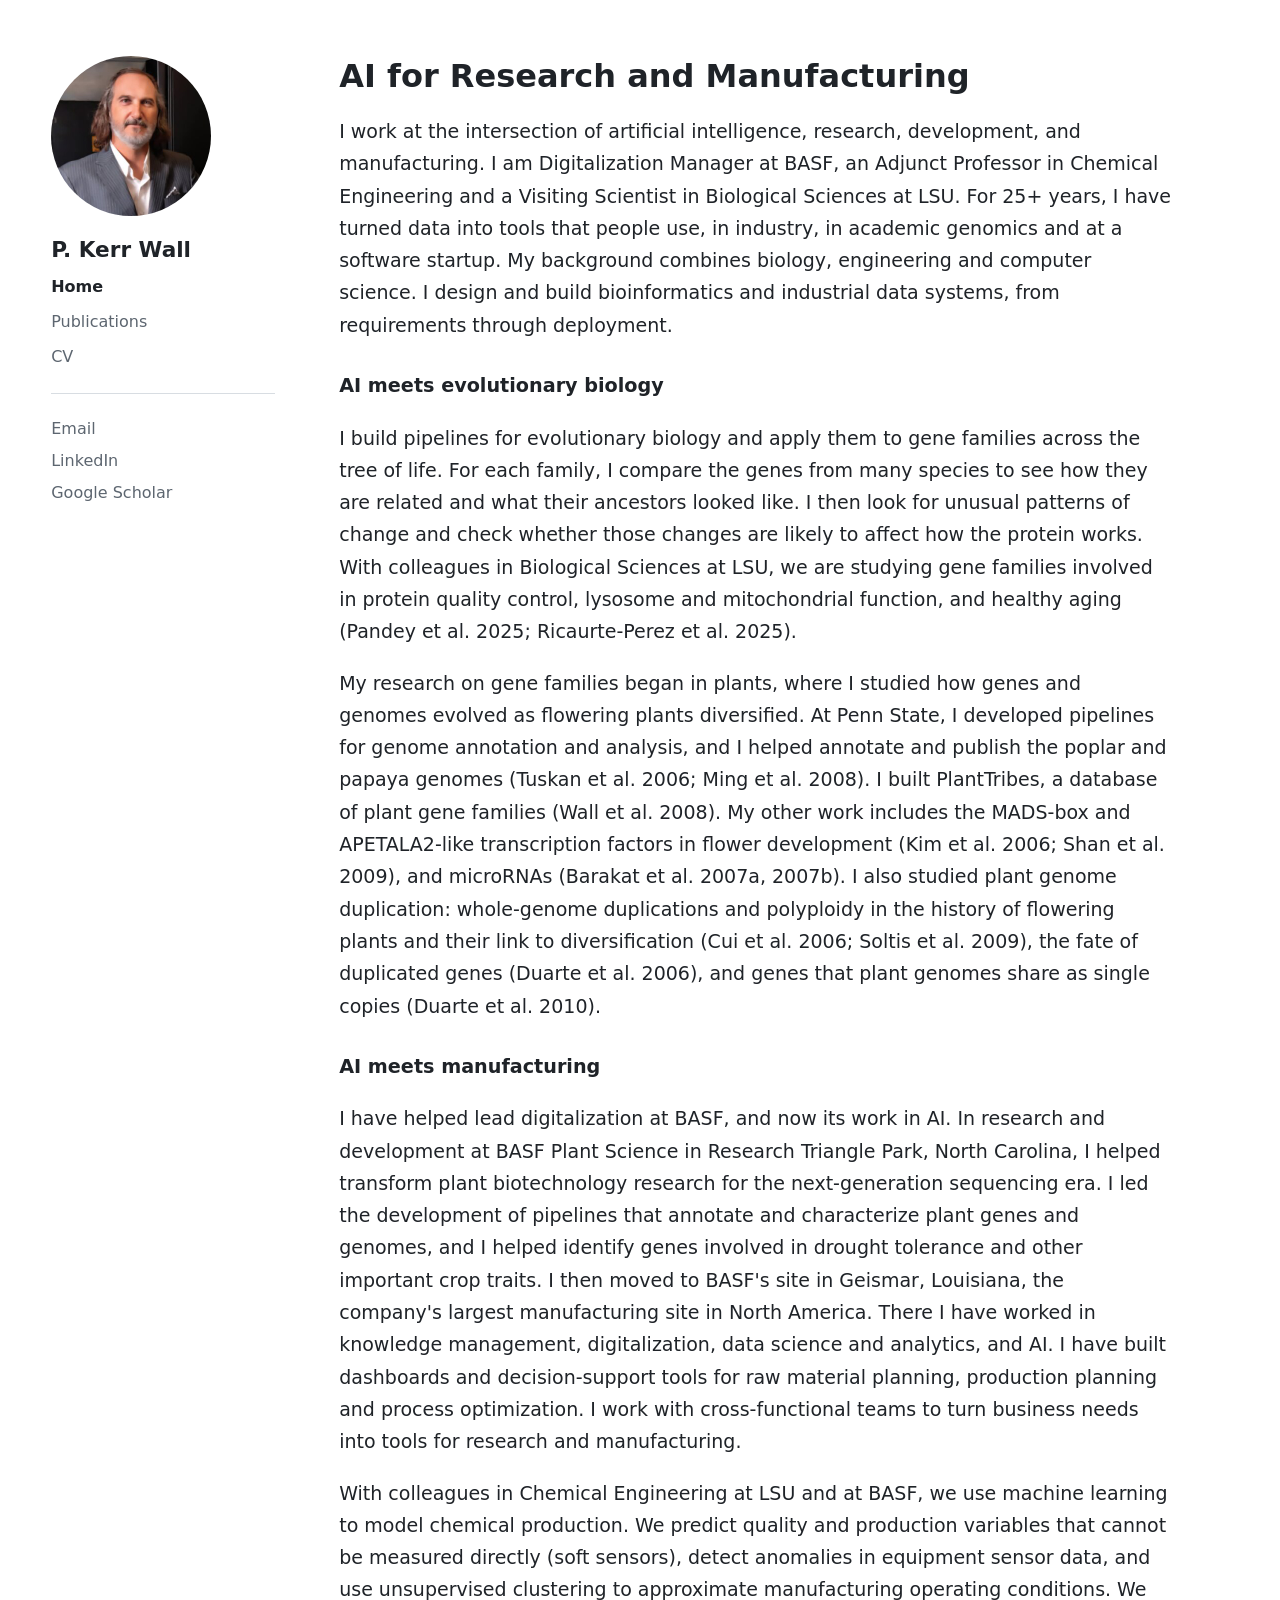
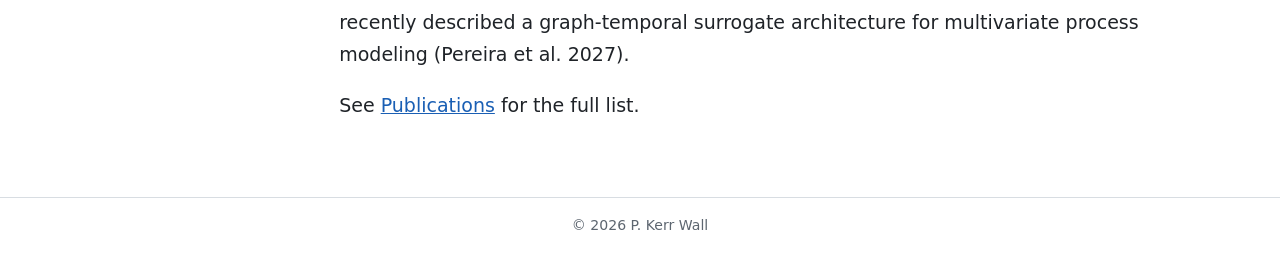
==== commit 2414458c: "publications: Pereira et al. dated 2027 Jan; Recent Work 2020 - 2027" ====
--- a/index.html
+++ b/index.html
@@ -12,5 +12,5 @@
 <h1>AI for Research and Manufacturing</h1>
 <p>I work at the intersection of artificial intelligence, research, development, and manufacturing. I am Digitalization Manager at BASF, an Adjunct Professor in Chemical Engineering and a Visiting Scientist in Biological Sciences at LSU. For 25+ years, I have turned data into tools that people use, in industry, in academic genomics and at a software startup. My background combines biology, engineering and computer science. I design and build bioinformatics and industrial data systems, from requirements through deployment.</p><h2>AI meets evolutionary biology</h2>
 <p>I build pipelines for evolutionary biology and apply them to gene families across the tree of life. For each family, I compare the genes from many species to see how they are related and what their ancestors looked like. I then look for unusual patterns of change and check whether those changes are likely to affect how the protein works. With colleagues in Biological Sciences at LSU, we are studying gene families involved in protein quality control, lysosome and mitochondrial function, and healthy aging (Pandey et al. 2025; Ricaurte-Perez et al. 2025).</p>
-<p>My research on gene families began in plants, where I studied how genes and genomes evolved as flowering plants diversified. At Penn State, I developed pipelines for genome annotation and analysis, and I helped annotate and publish the poplar and papaya genomes (Tuskan et al. 2006; Ming et al. 2008). I built PlantTribes, a database of plant gene families (Wall et al. 2008). My other work includes the MADS-box and APETALA2-like transcription factors in flower development (Kim et al. 2006; Shan et al. 2009), and microRNAs (Barakat et al. 2007a, 2007b). I also studied plant genome duplication: whole-genome duplications and polyploidy in the history of flowering plants and their link to diversification (Cui et al. 2006; Soltis et al. 2009), the fate of duplicated genes (Duarte et al. 2006), and genes that plant genomes share as single copies (Duarte et al. 2010).</p><p></p><h2>AI meets manufacturing</h2><p>I have helped lead digitalization at BASF, and now its work in AI. In research and development at BASF Plant Science in Research Triangle Park, North Carolina, I helped transform plant biotechnology research for the next-generation sequencing era. I led the development of pipelines that annotate and characterize plant genes and genomes, and I helped identify genes involved in drought tolerance and other important crop traits. I then moved to BASF&#x27;s site in Geismar, Louisiana, the company&#x27;s largest manufacturing site in North America. There I have worked in knowledge management, digitalization, data science and analytics, and AI. I have built dashboards and decision-support tools for raw material planning, production planning and process optimization. I work with cross-functional teams to turn business needs into tools for research and manufacturing.</p><p>With colleagues in Chemical Engineering at LSU and at BASF, we use machine learning to model chemical production. We predict quality and production variables that cannot be measured directly (soft sensors), detect anomalies in equipment sensor data, and use unsupervised clustering to approximate manufacturing operating conditions. We recently described a graph-temporal surrogate architecture for multivariate process modeling (Pereira et al. 2026).</p><p>See <a href="publications.html">Publications</a> for the full list.</p>
+<p>My research on gene families began in plants, where I studied how genes and genomes evolved as flowering plants diversified. At Penn State, I developed pipelines for genome annotation and analysis, and I helped annotate and publish the poplar and papaya genomes (Tuskan et al. 2006; Ming et al. 2008). I built PlantTribes, a database of plant gene families (Wall et al. 2008). My other work includes the MADS-box and APETALA2-like transcription factors in flower development (Kim et al. 2006; Shan et al. 2009), and microRNAs (Barakat et al. 2007a, 2007b). I also studied plant genome duplication: whole-genome duplications and polyploidy in the history of flowering plants and their link to diversification (Cui et al. 2006; Soltis et al. 2009), the fate of duplicated genes (Duarte et al. 2006), and genes that plant genomes share as single copies (Duarte et al. 2010).</p><p></p><h2>AI meets manufacturing</h2><p>I have helped lead digitalization at BASF, and now its work in AI. In research and development at BASF Plant Science in Research Triangle Park, North Carolina, I helped transform plant biotechnology research for the next-generation sequencing era. I led the development of pipelines that annotate and characterize plant genes and genomes, and I helped identify genes involved in drought tolerance and other important crop traits. I then moved to BASF&#x27;s site in Geismar, Louisiana, the company&#x27;s largest manufacturing site in North America. There I have worked in knowledge management, digitalization, data science and analytics, and AI. I have built dashboards and decision-support tools for raw material planning, production planning and process optimization. I work with cross-functional teams to turn business needs into tools for research and manufacturing.</p><p>With colleagues in Chemical Engineering at LSU and at BASF, we use machine learning to model chemical production. We predict quality and production variables that cannot be measured directly (soft sensors), detect anomalies in equipment sensor data, and use unsupervised clustering to approximate manufacturing operating conditions. We recently described a graph-temporal surrogate architecture for multivariate process modeling (Pereira et al. 2027).</p><p>See <a href="publications.html">Publications</a> for the full list.</p>
 </main></div><script>var e=document.getElementById("em");var m=e.dataset.u+"@"+e.dataset.d;e.href="mail"+"to:"+m;e.onclick=function(){e.textContent=m;if(navigator.clipboard)navigator.clipboard.writeText(m)}</script><footer>&copy; 2026 P. Kerr Wall</footer></body></html>
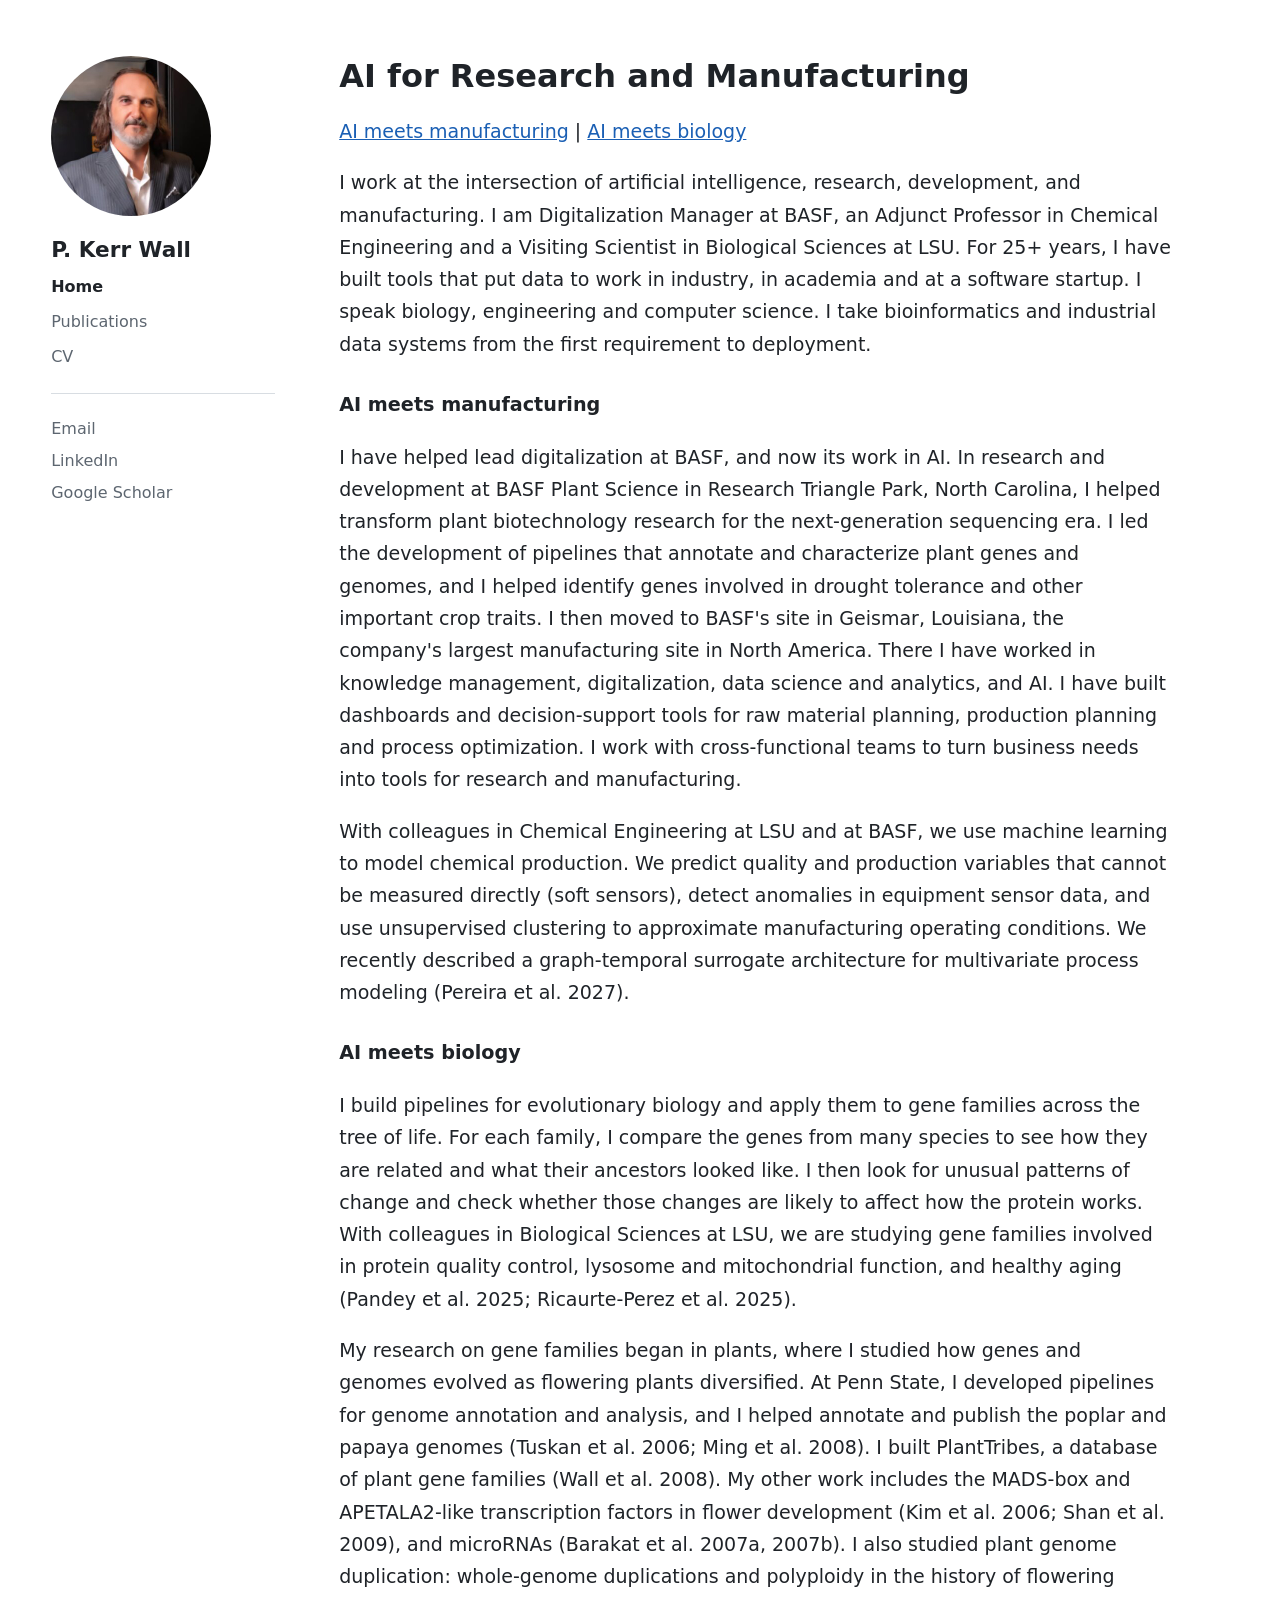
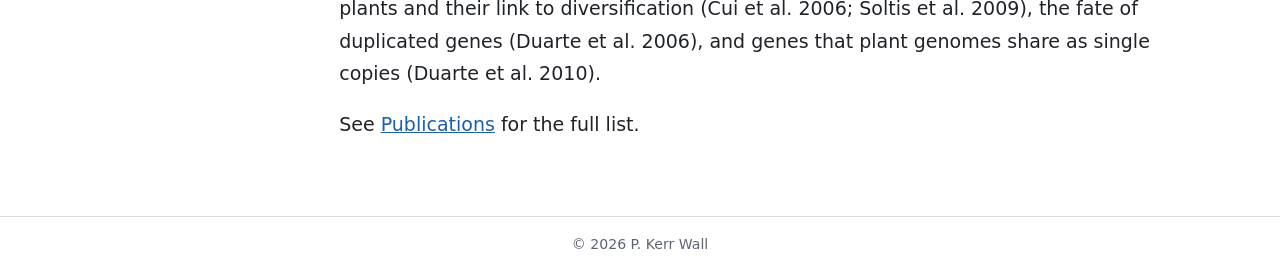
==== commit 0690f8dc: "Home: manufacturing first, 'AI meets biology', section links, new opening; remove publications name " ====
--- a/index.html
+++ b/index.html
@@ -4,13 +4,16 @@
 <link rel="canonical" href="https://pkerrwall.com/">
 <meta property="og:title" content="P. Kerr Wall"><meta property="og:description" content="P. Kerr Wall: artificial intelligence for research and manufacturing, from gene family evolution to chemical production.">
 <meta property="og:type" content="website"><meta property="og:url" content="https://pkerrwall.com/">
-<link rel="stylesheet" href="style.css?v=20261124b"></head>
+<link rel="stylesheet" href="style.css?v=20261125"></head>
 <body><a class="skip" href="#main">Skip to content</a>
 <div class="wrap"><aside><img class="photo" src="photo.jpg" width="160" height="160" alt="Portrait of P. Kerr Wall"><div class="name"><a href="index.html">P. Kerr Wall</a></div>
 <nav aria-label="Main"><a href="index.html" class=on aria-current=page>Home</a><a href="publications.html">Publications</a><a href="cv.html">CV</a></nav><ul class="links"><li><a href="#" id="em" data-u="pkerrwall" data-d="gmail.com">Email</a></li><li><a href="https://www.linkedin.com/in/pkerrwall/" target="_blank" rel="noopener">LinkedIn</a></li><li><a href="https://scholar.google.com/citations?user=V9CTmJAAAAAJ&hl=en" target="_blank" rel="noopener">Google Scholar</a></li></ul></aside>
 <main id="main">
 <h1>AI for Research and Manufacturing</h1>
-<p>I work at the intersection of artificial intelligence, research, development, and manufacturing. I am Digitalization Manager at BASF, an Adjunct Professor in Chemical Engineering and a Visiting Scientist in Biological Sciences at LSU. For 25+ years, I have turned data into tools that people use, in industry, in academic genomics and at a software startup. My background combines biology, engineering and computer science. I design and build bioinformatics and industrial data systems, from requirements through deployment.</p><h2>AI meets evolutionary biology</h2>
+<p class=jump><a href="#manufacturing">AI meets manufacturing</a> | <a href="#biology">AI meets biology</a></p>
+<p>I work at the intersection of artificial intelligence, research, development, and manufacturing. I am Digitalization Manager at BASF, an Adjunct Professor in Chemical Engineering and a Visiting Scientist in Biological Sciences at LSU. For 25+ years, I have built tools that put data to work in industry, in academia and at a software startup. I speak biology, engineering and computer science. I take bioinformatics and industrial data systems from the first requirement to deployment.</p><h2 id="manufacturing">AI meets manufacturing</h2>
+<p>I have helped lead digitalization at BASF, and now its work in AI. In research and development at BASF Plant Science in Research Triangle Park, North Carolina, I helped transform plant biotechnology research for the next-generation sequencing era. I led the development of pipelines that annotate and characterize plant genes and genomes, and I helped identify genes involved in drought tolerance and other important crop traits. I then moved to BASF&#x27;s site in Geismar, Louisiana, the company&#x27;s largest manufacturing site in North America. There I have worked in knowledge management, digitalization, data science and analytics, and AI. I have built dashboards and decision-support tools for raw material planning, production planning and process optimization. I work with cross-functional teams to turn business needs into tools for research and manufacturing.</p><p>With colleagues in Chemical Engineering at LSU and at BASF, we use machine learning to model chemical production. We predict quality and production variables that cannot be measured directly (soft sensors), detect anomalies in equipment sensor data, and use unsupervised clustering to approximate manufacturing operating conditions. We recently described a graph-temporal surrogate architecture for multivariate process modeling (Pereira et al. 2027).</p>
+<h2 id="biology">AI meets biology</h2>
 <p>I build pipelines for evolutionary biology and apply them to gene families across the tree of life. For each family, I compare the genes from many species to see how they are related and what their ancestors looked like. I then look for unusual patterns of change and check whether those changes are likely to affect how the protein works. With colleagues in Biological Sciences at LSU, we are studying gene families involved in protein quality control, lysosome and mitochondrial function, and healthy aging (Pandey et al. 2025; Ricaurte-Perez et al. 2025).</p>
-<p>My research on gene families began in plants, where I studied how genes and genomes evolved as flowering plants diversified. At Penn State, I developed pipelines for genome annotation and analysis, and I helped annotate and publish the poplar and papaya genomes (Tuskan et al. 2006; Ming et al. 2008). I built PlantTribes, a database of plant gene families (Wall et al. 2008). My other work includes the MADS-box and APETALA2-like transcription factors in flower development (Kim et al. 2006; Shan et al. 2009), and microRNAs (Barakat et al. 2007a, 2007b). I also studied plant genome duplication: whole-genome duplications and polyploidy in the history of flowering plants and their link to diversification (Cui et al. 2006; Soltis et al. 2009), the fate of duplicated genes (Duarte et al. 2006), and genes that plant genomes share as single copies (Duarte et al. 2010).</p><p></p><h2>AI meets manufacturing</h2><p>I have helped lead digitalization at BASF, and now its work in AI. In research and development at BASF Plant Science in Research Triangle Park, North Carolina, I helped transform plant biotechnology research for the next-generation sequencing era. I led the development of pipelines that annotate and characterize plant genes and genomes, and I helped identify genes involved in drought tolerance and other important crop traits. I then moved to BASF&#x27;s site in Geismar, Louisiana, the company&#x27;s largest manufacturing site in North America. There I have worked in knowledge management, digitalization, data science and analytics, and AI. I have built dashboards and decision-support tools for raw material planning, production planning and process optimization. I work with cross-functional teams to turn business needs into tools for research and manufacturing.</p><p>With colleagues in Chemical Engineering at LSU and at BASF, we use machine learning to model chemical production. We predict quality and production variables that cannot be measured directly (soft sensors), detect anomalies in equipment sensor data, and use unsupervised clustering to approximate manufacturing operating conditions. We recently described a graph-temporal surrogate architecture for multivariate process modeling (Pereira et al. 2027).</p><p>See <a href="publications.html">Publications</a> for the full list.</p>
+<p>My research on gene families began in plants, where I studied how genes and genomes evolved as flowering plants diversified. At Penn State, I developed pipelines for genome annotation and analysis, and I helped annotate and publish the poplar and papaya genomes (Tuskan et al. 2006; Ming et al. 2008). I built PlantTribes, a database of plant gene families (Wall et al. 2008). My other work includes the MADS-box and APETALA2-like transcription factors in flower development (Kim et al. 2006; Shan et al. 2009), and microRNAs (Barakat et al. 2007a, 2007b). I also studied plant genome duplication: whole-genome duplications and polyploidy in the history of flowering plants and their link to diversification (Cui et al. 2006; Soltis et al. 2009), the fate of duplicated genes (Duarte et al. 2006), and genes that plant genomes share as single copies (Duarte et al. 2010).</p><p>See <a href="publications.html">Publications</a> for the full list.</p>
 </main></div><script>var e=document.getElementById("em");var m=e.dataset.u+"@"+e.dataset.d;e.href="mail"+"to:"+m;e.onclick=function(){e.textContent=m;if(navigator.clipboard)navigator.clipboard.writeText(m)}</script><footer>&copy; 2026 P. Kerr Wall</footer></body></html>
--- a/style.css
+++ b/style.css
@@ -6,7 +6,7 @@
 .photo{display:block;width:160px;height:160px;border-radius:50%;object-fit:cover;margin:0 0 1rem}.role{color:var(--mut);margin:.2rem 0 1.2rem}
 nav a{display:block;padding:.25rem 0;color:var(--mut);text-decoration:none}nav a:hover{color:var(--fg)}
 nav a.on{color:var(--fg);font-weight:650}.links{list-style:none;padding:1rem 0 0;margin:1.2rem 0 0;border-top:1px solid var(--line)}
-.links li{margin:.3rem 0}.links a{color:var(--mut);text-decoration:none}.links a:hover{color:var(--fg)}main{flex:1;min-width:0;max-width:52rem}
+.sub{display:block;padding-left:1.5rem}.links li{margin:.3rem 0}.links a{color:var(--mut);text-decoration:none}.links a:hover{color:var(--fg)}main{flex:1;min-width:0;max-width:52rem}
 h1{font-size:2rem;margin:0 0 1rem;line-height:1.25}h2{font-size:1.2rem;margin-top:1.8rem}
 li{margin:.45rem 0}.note{color:var(--mut);font-size:.92rem}
 footer{border-top:1px solid var(--line);padding:1rem 1.2rem;text-align:center;color:var(--mut);font-size:.88rem}
